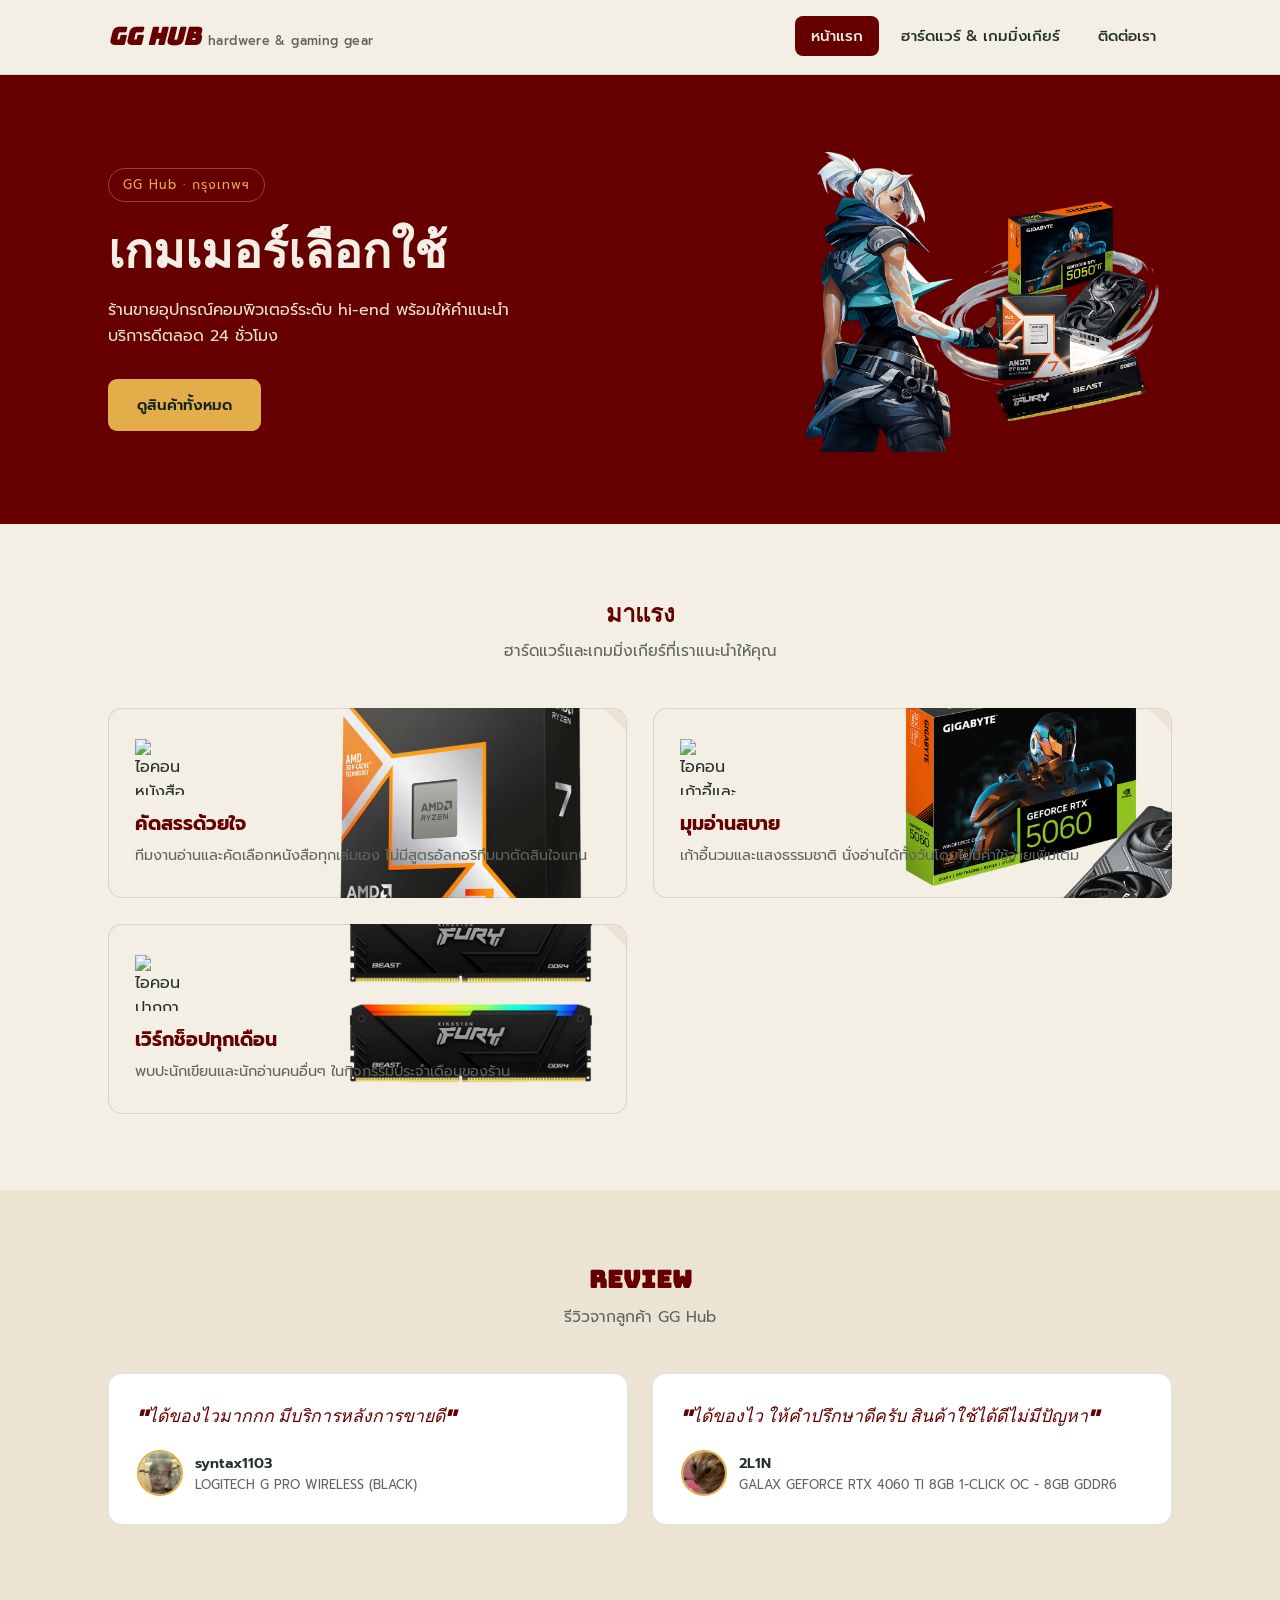
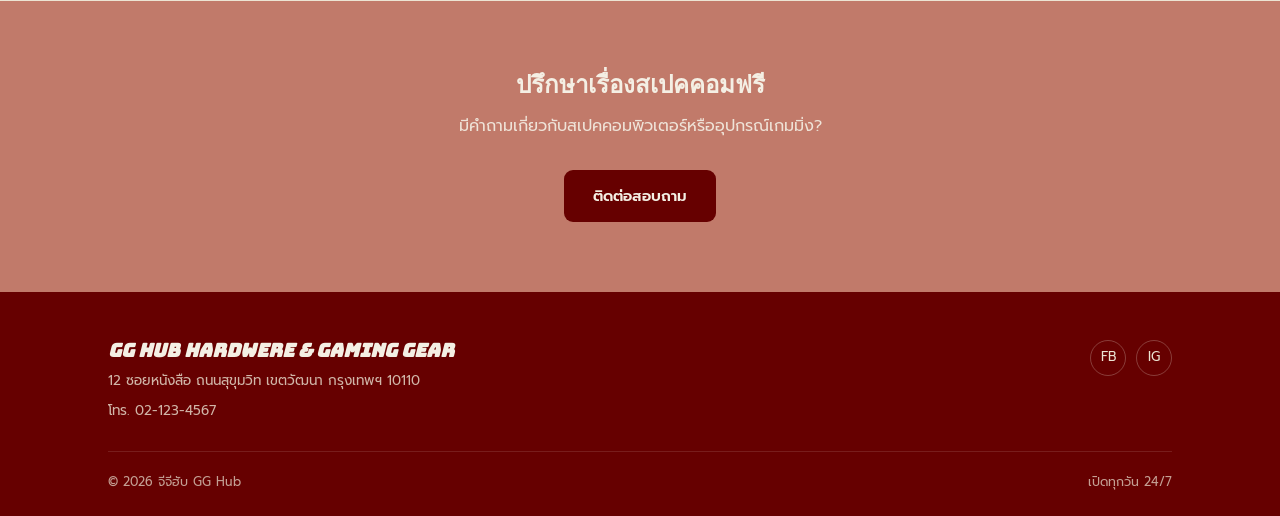
==== index.html @ 897c46ed "Add files via upload" ====
<!DOCTYPE html>
<html lang="th">
<head>
<meta charset="UTF-8">
<meta name="viewport" content="width=device-width, initial-scale=1.0">
<title>ชายขอบ Bookshop — ร้านหนังสืออิสระใจกลางเมือง</title>
<link href="https://fonts.googleapis.com/css2?family=Fraunces:ital,wght@0,600;0,700;1,500&family=Work+Sans:wght@400;500;600&family=IBM+Plex+Mono:wght@500;600&display=swap" rel="stylesheet">

<link rel="preconnect" href="https://fonts.googleapis.com">
<link rel="preconnect" href="https://fonts.gstatic.com" crossorigin>
<link href="https://fonts.googleapis.com/css2?family=Bungee&family=Prompt:ital,wght@0,100;0,200;0,300;0,400;0,500;0,600;0,700;0,800;0,900;1,100;1,200;1,300;1,400;1,500;1,600;1,700;1,800;1,900&display=swap" rel="stylesheet">

<link rel="stylesheet" href="css/style.css">
</head>
<body>

  <header class="site-header">
    <nav class="navbar">
      <a href="index.html" class="brand">GG Hub <span class="brand-sub">hardwere & gaming gear</span></a>
      <ul class="nav-links">
        <li><a href="index.html" class="active">หน้าแรก</a></li>
        <li><a href="menu.html">ฮาร์ดแวร์ &amp; เกมมิ่งเกียร์</a></li>
        <li><a href="contact.html">ติดต่อเรา</a></li>
      </ul>
    </nav>
  </header>

  <main>

    <!-- Hero Section -->
    <section class="hero">
      <div class="wrap">
        <div class="hero-text">
          <span class="eyebrow">GG Hub · กรุงเทพฯ</span>
          <h1>เกมเมอร์เลือกใช้</h1>
          <p>ร้านขายอุปกรณ์คอมพิวเตอร์ระดับ hi-end พร้อมให้คำแนะนำ บริการดีตลอด 24 ชั่วโมง</p>
          <a href="menu.html" class="btn btn-primary">ดูสินค้าทั้งหมด</a>
        </div>
        <div class="hero-image">
          <img src="../images/logo-jett.png" alt="logo ร้าน">
        </div>
      </div>
    </section>

    <!-- Features Section -->
    <section class="section">
      <div class="wrap">
        <div class="section-head">
          <h2>มาแรง</h2>
          <p>ฮาร์ดแวร์และเกมมิ่งเกียร์ที่เราแนะนำให้คุณ</p>
        </div>
        <div class="feature-grid">
          <a class="feature-card card-1" href="menu.html#amd-9800x3d">
            <img src="images/feature-curation.svg" alt="ไอคอนหนังสือเปิดสื่อถึงการคัดสรรหนังสือ">
            <h3>คัดสรรด้วยใจ</h3>
            <p>ทีมงานอ่านและคัดเลือกหนังสือทุกเล่มเอง ไม่มีสูตรอัลกอริทึมมาตัดสินใจแทน</p>
          </a>
          <a class="feature-card card-2" href="menu.html#rtx-4060ti">
            <img src="images/feature-corner.svg" alt="ไอคอนเก้าอี้และโคมไฟสื่อถึงมุมอ่านหนังสือ">
            <h3>มุมอ่านสบาย</h3>
            <p>เก้าอี้นวมและแสงธรรมชาติ นั่งอ่านได้ทั้งวันโดยไม่มีค่าใช้จ่ายเพิ่มเติม</p>
          </a>
          <a class="feature-card card-3" href="menu.html#logitech-g-pro">
            <img src="images/feature-workshop.svg" alt="ไอคอนปากกาขนนกสื่อถึงกิจกรรมเวิร์กช็อป">
            <h3>เวิร์กช็อปทุกเดือน</h3>
            <p>พบปะนักเขียนและนักอ่านคนอื่นๆ ในกิจกรรมประจำเดือนของร้าน</p>
          </a>
        </div>
      </div>
    </section>

    <!-- Testimonials Section -->
    <section class="section testimonials">
      <div class="wrap">
        <div class="section-head">
          <h2>Review</h2>
          <p>รีวิวจากลูกค้า GG Hub</p>
        </div>
        <div class="testimonial-grid">
          <article class="testimonial-card">
            <p class="quote">"ได้ของไวมากกก มีบริการหลังการขายดี"</p>
            <div class="testimonial-person">
              <img src="images/user2-profile.jpg" alt="user profile">
              <div>
                <div class="name">syntax1103</div>
                <div class="role">LOGITECH G PRO WIRELESS (BLACK)</div>
              </div>
            </div>
          </article>
          <article class="testimonial-card">
            <p class="quote">"ได้ของไว ให้คำปรึกษาดีครับ สินค้าใช้ได้ดีไม่มีปัญหา"</p>
            <div class="testimonial-person">
              <img src="images/user1-profile.jpg" alt="user profile">
              <div>
                <div class="name">2L1N</div>
                <div class="role">GALAX GEFORCE RTX 4060 TI 8GB 1-CLICK OC - 8GB GDDR6</div>
              </div>
            </div>
          </article>
        </div>
      </div>
    </section>

    <!-- CTA Section -->
    <section class="cta">
      <div class="wrap">
        <h2>ปรึกษาเรื่องสเปคคอมฟรี</h2>
        <p>มีคำถามเกี่ยวกับสเปคคอมพิวเตอร์หรืออุปกรณ์เกมมิ่ง?</p>
        <a href="contact.html" class="btn btn-primary">ติดต่อสอบถาม</a>
      </div>
    </section>

  </main>

  <footer class="site-footer">
    <div class="wrap">
      <div class="footer-top">
        <div class="footer-brand">
          <h3>GG Hub hardwere & gaming gear</h3>
          <p>12 ซอยหนังสือ ถนนสุขุมวิท เขตวัฒนา กรุงเทพฯ 10110</p>
          <p>โทร. 02-123-4567</p>
        </div>
        <div class="footer-social">
          <a href="https://www.facebook.com/jiramate.882851" aria-label="Facebook">FB</a>
          <a href="https://www.instagram.com/7irxmt.t/" aria-label="Instagram">IG</a>
        </div>
      </div>
      <div class="footer-bottom">
        <span>© 2026 จีจีฮับ GG Hub</span>
        <span>เปิดทุกวัน 24/7</span>
      </div>
    </div>
  </footer>

</body>
</html>
---- css/style.css ----
/* =========================================================
   ชายขอบ Bookshop — style.css
   โทนสีหลัก 3 สี: red-blood green, gold, dusty rose
   ========================================================= */

:root{
  /* โทนสีหลัก (ไม่เกิน 3 สี) */
  --red-blood: #660000;
  --red-blood-deep: #16241f;
  --gold: #e3ae4a;
  --rose: #c17a6a;

  /* สีกลาง (neutral) */
  --cream: #f4efe4;
  --cream-soft: #ece4d3;
  --ink: #24302c;
  --ink-soft: #5c6560;
  --border: rgba(31,58,52,0.14);

  --font-display: "Bungee", sans-serif;
  --font-body: "Prompt", sans-serif;
  --font-mono: "Prompt", sans-serif;
  --font-product: "Oswald", sans-serif;

  --radius: 14px;
  --transition: 0.25s ease;
}

*{ box-sizing: border-box; margin: 0; padding: 0; }

html{ scroll-behavior: smooth; }

body{
  font-family: var(--font-body);
  background: var(--cream);
  color: var(--ink);
  line-height: 1.6;
}

img{ max-width: 100%; display: block; }
a{ color: inherit; text-decoration: none; }
ul{ list-style: none; }

.wrap{
  max-width: 1120px;
  margin: 0 auto;
  padding: 0 28px;
}

h1, h2, h3, h4{
  font-family: var(--font-display);
  color: var(--red-blood);
  line-height: 1.2;
}

/* =========================================================
   NAVBAR  (ใช้ Flexbox จุดที่ 1)
   ========================================================= */

.site-header{
  position: sticky;
  top: 0;
  z-index: 100;
  background: var(--cream);
  border-bottom: 1px solid var(--border);
}

.navbar{
  display: flex;
  align-items: center;
  justify-content: space-between;
  padding: 18px 28px;
  max-width: 1120px;
  margin: 0 auto;
}

.brand{
  font-family: var(--font-display);
  font-weight: 700;
  font-size: 24px;
  font-style: italic;
  color: var(--red-blood);
  display: flex;
  align-items: baseline;
  gap: 8px;
}

.brand .brand-sub{
  font-family: var(--font-body);
  font-style: normal;
  font-weight: 500;
  font-size: 12.5px;
  color: var(--ink-soft);
  letter-spacing: 0.03em;
}

.nav-links{
  display: flex;
  gap: 6px;
}

.nav-links a{
  padding: 9px 16px;
  border-radius: 8px;
  font-size: 15px;
  font-weight: 500;
  color: var(--ink);
  transition: background var(--transition), color var(--transition);
}

.nav-links a:hover,
.nav-links a.active{
  background: var(--red-blood);
  color: var(--cream);
}

/* =========================================================
   HERO SECTION  (ใช้ Flexbox จุดที่ 2)
   ========================================================= */

.hero{
  background: var(--red-blood);
  color: var(--cream);
}

.hero .wrap{
  display: flex;
  align-items: center;
  gap: 48px;
  padding-top: 72px;
  padding-bottom: 72px;
}

.hero-text{ flex: 1.1; }
.hero-image{ flex: 0.9; position: relative; }

.eyebrow{
  display: inline-block;
  font-family: var(--font-mono);
  font-size: 12.5px;
  letter-spacing: 0.08em;
  color: var(--gold);
  border: 1px solid rgba(227,174,74,0.4);
  padding: 6px 14px;
  border-radius: 999px;
  margin-bottom: 20px;
}

.hero h1{
  color: var(--cream);
  font-size: clamp(32px, 4.4vw, 48px);
  max-width: 480px;
}

.hero p{
  color: var(--cream-soft);
  max-width: 440px;
  margin-top: 18px;
  font-size: 16px;
}

.btn{
  display: inline-flex;
  align-items: center;
  justify-content: center;
  padding: 13px 28px;
  border-radius: 9px;
  font-weight: 600;
  font-size: 15px;
  border: 1px solid transparent;
  cursor: pointer;
  transition: transform var(--transition), background var(--transition), color var(--transition), box-shadow var(--transition);
}

.btn-primary{
  background: var(--gold);
  color: var(--red-blood-deep);
  margin-top: 30px;
}
.btn-primary:hover{
  transform: translateY(-2px);
  box-shadow: 0 10px 24px rgba(227,174,74,0.35);
}

.btn-outline{
  border-color: var(--cream);
  color: var(--cream);
  background: transparent;
}
.btn-outline:hover{
  background: var(--cream);
  color: var(--red-blood);
}

/* =========================================================
   FEATURES SECTION  (ใช้ Grid จุดที่ 1)
   ========================================================= */

.section{
  
  padding: 76px 0;
}

.section-head{
  text-align: center;
  max-width: 560px;
  margin: 0 auto 44px;
}

.section-head p{
  color: var(--ink-soft);
  margin-top: 10px;
  font-size: 15.5px;
}

.feature-grid{
  display: grid;
  grid-template-columns: repeat(2, 2fr);
  gap: 26px;
}

a.feature-card{
  display: block;
}

.feature-card.card-1 {
  background-image: url("../images/product/amd-r7-9800x3d.png");
  background-size: 80%;
  background-position: 140% 50%;
  background-repeat: no-repeat;
}

.feature-card.card-2 {
  background-image: url("../images/product/geforce-rtx-5060-8gb.png");
  background-size: 90%;
  background-position: 360% 40%;
  background-repeat: no-repeat;
}

.feature-card.card-3 {
  background-image: url("../images/product/kingston-fury-16gb-ddr4.png");
  background-size: 60%;
  background-position: 100% 70%;
  background-repeat: no-repeat;
}

.feature-card.card-4 {
  background-image: url("../images/product/hyperx-cloud-3-wireless.png");
  background-size: 70%;
  background-position: 120% 50%;
  background-repeat: no-repeat;
}

.feature-card{
  position: relative;
  background: #fff;
  background-color: var(--cream);
  border: 1px solid var(--border);
  border-radius: var(--radius);
  padding: 30px 26px;
  overflow: hidden;
  transition: transform var(--transition), box-shadow var(--transition);
}

.feature-card:hover{
  transform: translateY(-6px);
  box-shadow: 0 20px 40px rgba(31,58,52,0.12);
}



/* dog-ear corner fold — ใช้ซ้ำเป็นลายเซ็นบนการ์ดทุกใบ */
.feature-card::after,
.product-card::after{
  content: "";
  position: absolute;
  top: 0; right: 0;
  width: 0; height: 0;
  border-style: solid;
  border-width: 0 22px 22px 0;
  border-color: transparent var(--cream-soft) transparent transparent;
  transition: border-width var(--transition);
}

.feature-card:hover::after,
.product-card:hover::after{
  border-width: 0 30px 30px 0;
}

.feature-card img{
  width: 56px;
  height: 56px;
  margin-bottom: 18px;
}

.feature-card h3{
  font-family: var(--font-mono);
  font-size: 19px;
  margin-bottom: 8px;
}

.feature-card p{
  color: var(--ink-soft);
  font-size: 14.5px;
}


/* =========================================================
   TESTIMONIALS
   ========================================================= */

.testimonials{
  background: var(--cream-soft);
}

.testimonial-grid{
  display: grid;
  grid-template-columns: repeat(2, 1fr);
  gap: 24px;
}

.testimonial-card{
  background: #fff;
  border-radius: var(--radius);
  padding: 28px;
  border: 1px solid var(--border);
}

.testimonial-card p.quote{
  font-family: var(--font-display);
  font-style: italic;
  font-size: 17.5px;
  color: var(--red-blood);
  margin-bottom: 20px;
}

.testimonial-person{
  display: flex;
  align-items: center;
  gap: 12px;
}

.testimonial-person img{
  width: 46px;
  height: 46px;
  border-radius: 50%;
  border: 2px solid var(--gold);
}

.testimonial-person .name{
  font-weight: 600;
  font-size: 14.5px;
}
.testimonial-person .role{
  font-size: 12.5px;
  color: var(--ink-soft);
}

/* =========================================================
   CTA SECTION  (สีพื้นหลังต่างจาก section อื่น)
   ========================================================= */

.cta{
  background: var(--rose);
  text-align: center;
  padding: 70px 0;
}

.cta h2{ color: var(--cream); }

.cta p{
  color: var(--cream);
  opacity: 0.9;
  max-width: 460px;
  margin: 14px auto 0;
}

.cta .btn-primary{
  background: var(--red-blood);
  color: var(--cream);
}
.cta .btn-primary:hover{
  box-shadow: 0 10px 24px rgba(22,36,31,0.35);
}

/* =========================================================
   FOOTER
   ========================================================= */

.site-footer{
  background: var(--red-blood);
  color: var(--cream-soft);
  padding: 48px 0 24px;
}

.footer-top{
  display: flex;
  justify-content: space-between;
  flex-wrap: wrap;
  gap: 30px;
  padding-bottom: 30px;
  border-bottom: 1px solid rgba(244,239,228,0.12);
}

.footer-brand h3{
  color: var(--cream);
  font-style: italic;
}

.footer-brand p{
  font-size: 13.5px;
  color: var(--cream-soft);
  opacity: 0.8;
  margin-top: 8px;
}

.footer-social{
  display: flex;
  gap: 10px;
}

.footer-social a{
  width: 36px;
  height: 36px;
  border-radius: 50%;
  border: 1px solid rgba(244,239,228,0.25);
  display: flex;
  align-items: center;
  justify-content: center;
  font-size: 13px;
  transition: background var(--transition), border-color var(--transition);
}
.footer-social a:hover{
  background: var(--gold);
  color: var(--red-blood-deep);
  border-color: var(--gold);
}

.footer-bottom{
  display: flex;
  justify-content: space-between;
  padding-top: 20px;
  font-size: 12.5px;
  opacity: 0.7;
  flex-wrap: wrap;
  gap: 8px;
}

/* =========================================================
   PAGE HEADER (menu.html / contact.html)
   ========================================================= */

.page-header{
  background: var(--red-blood);
  color: var(--cream);
  padding: 60px 0;
  text-align: center;
}
.page-header h1{ color: var(--cream); }
.page-header p{ color: var(--cream-soft); margin-top: 10px; }

/* =========================================================
   PRODUCT GRID (menu.html)  — ใช้ Grid จุดที่ 2
   ========================================================= */

.product-grid{
  display: grid;
  grid-template-columns: repeat(3, 1fr);
  gap: 26px;
}

.product-card{
  scroll-margin-top: 350px; /* แก้ตำแหน่งลิ้งค์ไม่ตรงสินค้า */

  position: relative;
  background: #fff;
  border: 1px solid var(--border);
  border-radius: var(--radius);
  overflow: hidden;
  transition: transform var(--transition), box-shadow var(--transition);
}

.product-card:hover{
  transform: translateY(-6px);
  box-shadow: 0 20px 40px rgba(31,58,52,0.14);
}

.product-media{
    background: var(--cream-soft);
    height: 280px;
    display: flex;
    justify-content: center;
    align-items: center;

    overflow: hidden;
}

.product-media img{
    width: 100%;
    height: 100%;
    object-fit: cover;
}

.product-body{
  padding: 18px 20px 22px;
}

.product-body h3{
  font-family: var(--font-product);
  font-weight: 1000;
  font-size: 17px;
  margin-bottom: 6px;
}

.product-body p.desc{
  font-size: 13.5px;
  color: var(--ink-soft);
  margin-bottom: 14px;
}

.product-footer{
  display: flex;
  align-items: center;
  justify-content: space-between;
  border-top: 1px solid var(--border);
  padding-top: 14px;
}

.price{
  font-family: var(--font-mono);
  font-weight: 600;
  color: var(--red-blood);
}

.old-price{
    margin-left: px;
    font-size: 13px;
    color: #888;
    text-decoration: line-through;
}

.discount{
    margin-left: 10px;
    color: red;
    font-size: 13px;
    font-weight: 600;
}

.add-btn{
  font-family: inherit;
  font-size: 13px;
  font-weight: 600;
  padding: 8px 14px;
  border: none;
  border-radius: 8px;
  background: var(--cream-soft);
  color: inherit;
  cursor: pointer;
  transition: background var(--transition), color var(--transition);
}
.add-btn:hover{
  background: var(--gold);
  color: var(--red-blood-deep);
}



/* =========================================================
   CONTACT PAGE — "spec sheet / console" layout
   แทนที่เลย์เอาต์ ไอคอน+ฟอร์ม แบบเดิม ด้วยธีมสเปคสินค้า/คอนโซล
   ให้เข้ากับร้านฮาร์ดแวร์-เกมมิ่งเกียร์
   ========================================================= */

.contact-console{
  display: grid;
  grid-template-columns: 0.95fr 1.15fr;
  gap: 28px;
  align-items: stretch;
}

.spec-tag{
  display: inline-block;
  font-family: var(--font-mono);
  font-size: 11.5px;
  font-weight: 600;
  letter-spacing: 0.14em;
  color: var(--gold);
  border: 1px solid rgba(227,174,74,0.4);
  padding: 5px 12px;
  border-radius: 999px;
  margin-bottom: 16px;
}

/* left: spec panel, styled like a hardware spec label */
.spec-panel{
  background: var(--red-blood-deep);
  color: var(--cream);
  border-radius: var(--radius);
  padding: 32px 30px;
  display: flex;
  flex-direction: column;
}

.spec-title{
  color: var(--cream);
  font-size: 24px;
  margin-bottom: 22px;
}

.spec-list{
  display: flex;
  flex-direction: column;
}

.spec-list li{
  display: flex;
  flex-direction: column;
  gap: 4px;
  padding: 14px 0;
  border-top: 1px dashed rgba(244,239,228,0.18);
}

.spec-list li:first-child{ border-top: none; }

.spec-key{
  font-family: var(--font-mono);
  font-size: 11.5px;
  font-weight: 600;
  letter-spacing: 0.1em;
  color: var(--gold);
}

.spec-val{
  font-size: 14.5px;
  color: var(--cream-soft);
}

.status-line{
  display: flex;
  align-items: center;
  gap: 10px;
  margin-top: 24px;
  padding-top: 20px;
  border-top: 1px dashed rgba(244,239,228,0.18);
  font-size: 13.5px;
  color: var(--cream-soft);
}

.status-dot{
  width: 9px;
  height: 9px;
  border-radius: 50%;
  background: var(--gold);
  box-shadow: 0 0 0 0 rgba(227,174,74,0.6);
  animation: status-pulse 2s infinite;
  flex-shrink: 0;
}

@keyframes status-pulse{
  0%   { box-shadow: 0 0 0 0 rgba(227,174,74,0.55); }
  70%  { box-shadow: 0 0 0 8px rgba(227,174,74,0); }
  100% { box-shadow: 0 0 0 0 rgba(227,174,74,0); }
}

.spec-social{
  display: flex;
  gap: 10px;
  margin-top: 20px;
}

.spec-social a{
  width: 36px;
  height: 36px;
  border-radius: 50%;
  border: 1px solid rgba(244,239,228,0.25);
  display: flex;
  align-items: center;
  justify-content: center;
  font-size: 13px;
  color: var(--cream);
  transition: background var(--transition), border-color var(--transition), color var(--transition);
}
.spec-social a:hover{
  background: var(--gold);
  color: var(--red-blood-deep);
  border-color: var(--gold);
}

/* right: form styled like a console / input log rather than a boxed card */
.console-form{
  background: #fff;
  border: 1px solid var(--border);
  border-radius: var(--radius);
  padding: 30px;
}

.console-form .form-row{
  margin-bottom: 18px;
  display: flex;
  flex-direction: column;
  gap: 6px;
}

.console-form .form-row label{
  font-family: var(--font-mono);
  font-size: 12.5px;
  font-weight: 600;
  color: var(--rose);
  letter-spacing: 0.02em;
}

.console-form .form-row input,
.console-form .form-row textarea{
  font-family: var(--font-body);
  padding: 10px 2px;
  border: none;
  border-bottom: 2px solid var(--border);
  border-radius: 0;
  background: transparent;
  font-size: 14.5px;
  color: var(--ink);
  transition: border-color var(--transition);
}

.console-form .form-row input:focus,
.console-form .form-row textarea:focus{
  outline: none;
  border-bottom-color: var(--gold);
}

.console-form .form-row textarea{
  resize: vertical;
  min-height: 120px;
}

/* map framed like a device/monitor bezel */
.map-frame{
  border-radius: var(--radius);
  overflow: hidden;
  border: 1px solid var(--border);
  box-shadow: 0 20px 40px rgba(31,58,52,0.12);
}

.map-frame-bar{
  background: var(--red-blood-deep);
  display: flex;
  gap: 7px;
  padding: 12px 16px;
}

.map-dot{
  width: 10px;
  height: 10px;
  border-radius: 50%;
}
.map-dot.dot-a{ background: var(--rose); }
.map-dot.dot-b{ background: var(--gold); }
.map-dot.dot-c{ background: var(--cream-soft); }

.map-frame iframe{
  width: 100%;
  height: 340px;
  border: 0;
  display: block;
}

@media (max-width: 860px){
  .contact-console{ grid-template-columns: 1fr; }
}

/* =========================================================
   PRODUCT DETAIL POPUP (menu.html)
   ========================================================= */

.product-modal{
  display: none;
  position: fixed;
  inset: 0;
  z-index: 200;
  align-items: center;
  justify-content: center;
  padding: 20px;
}

.product-modal.is-open{
  display: flex;
}

.product-modal-backdrop{
  position: absolute;
  inset: 0;
  background: rgba(22,36,31,0.55);
}

.product-modal-panel{
  position: relative;
  background: var(--cream);
  border-radius: var(--radius);
  max-width: 560px;
  width: 100%;
  max-height: 85vh;
  overflow-y: auto;
  box-shadow: 0 30px 60px rgba(0,0,0,0.3);
}

.product-modal-close{
  position: absolute;
  top: 14px;
  right: 14px;
  width: 34px;
  height: 34px;
  border: none;
  border-radius: 50%;
  background: #fff;
  color: var(--red-blood);
  font-size: 20px;
  line-height: 1;
  cursor: pointer;
  transition: background var(--transition), color var(--transition);
}
.product-modal-close:hover{
  background: var(--gold);
  color: var(--red-blood-deep);
}

.product-modal-media{
  background: var(--cream-soft);
  height: 260px;
  display: flex;
  align-items: center;
  justify-content: center;
  border-radius: var(--radius) var(--radius) 0 0;
  overflow: hidden;
}

.product-modal-media img{
  width: 100%;
  height: 100%;
  object-fit: cover;
}

.product-modal-body{
  padding: 26px 28px 30px;
}

.product-modal-body h3{
  font-size: 19px;
  margin-bottom: 10px;
}

.product-modal-body .desc{
  color: var(--ink-soft);
  font-size: 14.5px;
  margin-bottom: 18px;
}

.product-modal-price{
  display: flex;
  align-items: center;
  gap: 10px;
  margin-bottom: 22px;
}

.product-modal-price .price{
  font-size: 18px;
}

.product-modal-body .btn{
  margin-top: 0;
  width: 100%;
}

/* =========================================================
   RESPONSIVE
   ========================================================= */

@media (max-width: 860px){
  .hero .wrap{ flex-direction: column; }
  .hero-text, .hero-image{ flex: none; width: 100%; }
  .feature-grid,
  .product-grid{ grid-template-columns: repeat(2, 1fr); }
  .testimonial-grid{ grid-template-columns: 1fr; }
  .contact-layout{ flex-direction: column; }
}

@media (max-width: 620px){
  .navbar{ flex-direction: column; gap: 12px; padding: 16px 20px; }
  .nav-links{ flex-wrap: wrap; justify-content: center; }
  .feature-grid,
  .product-grid{ grid-template-columns: 1fr; }
  .footer-top, .footer-bottom{ flex-direction: column; text-align: center; align-items: center; }
}

@media (prefers-reduced-motion: reduce){
  *{ transition: none !important; scroll-behavior: auto !important; animation: none !important; }
}
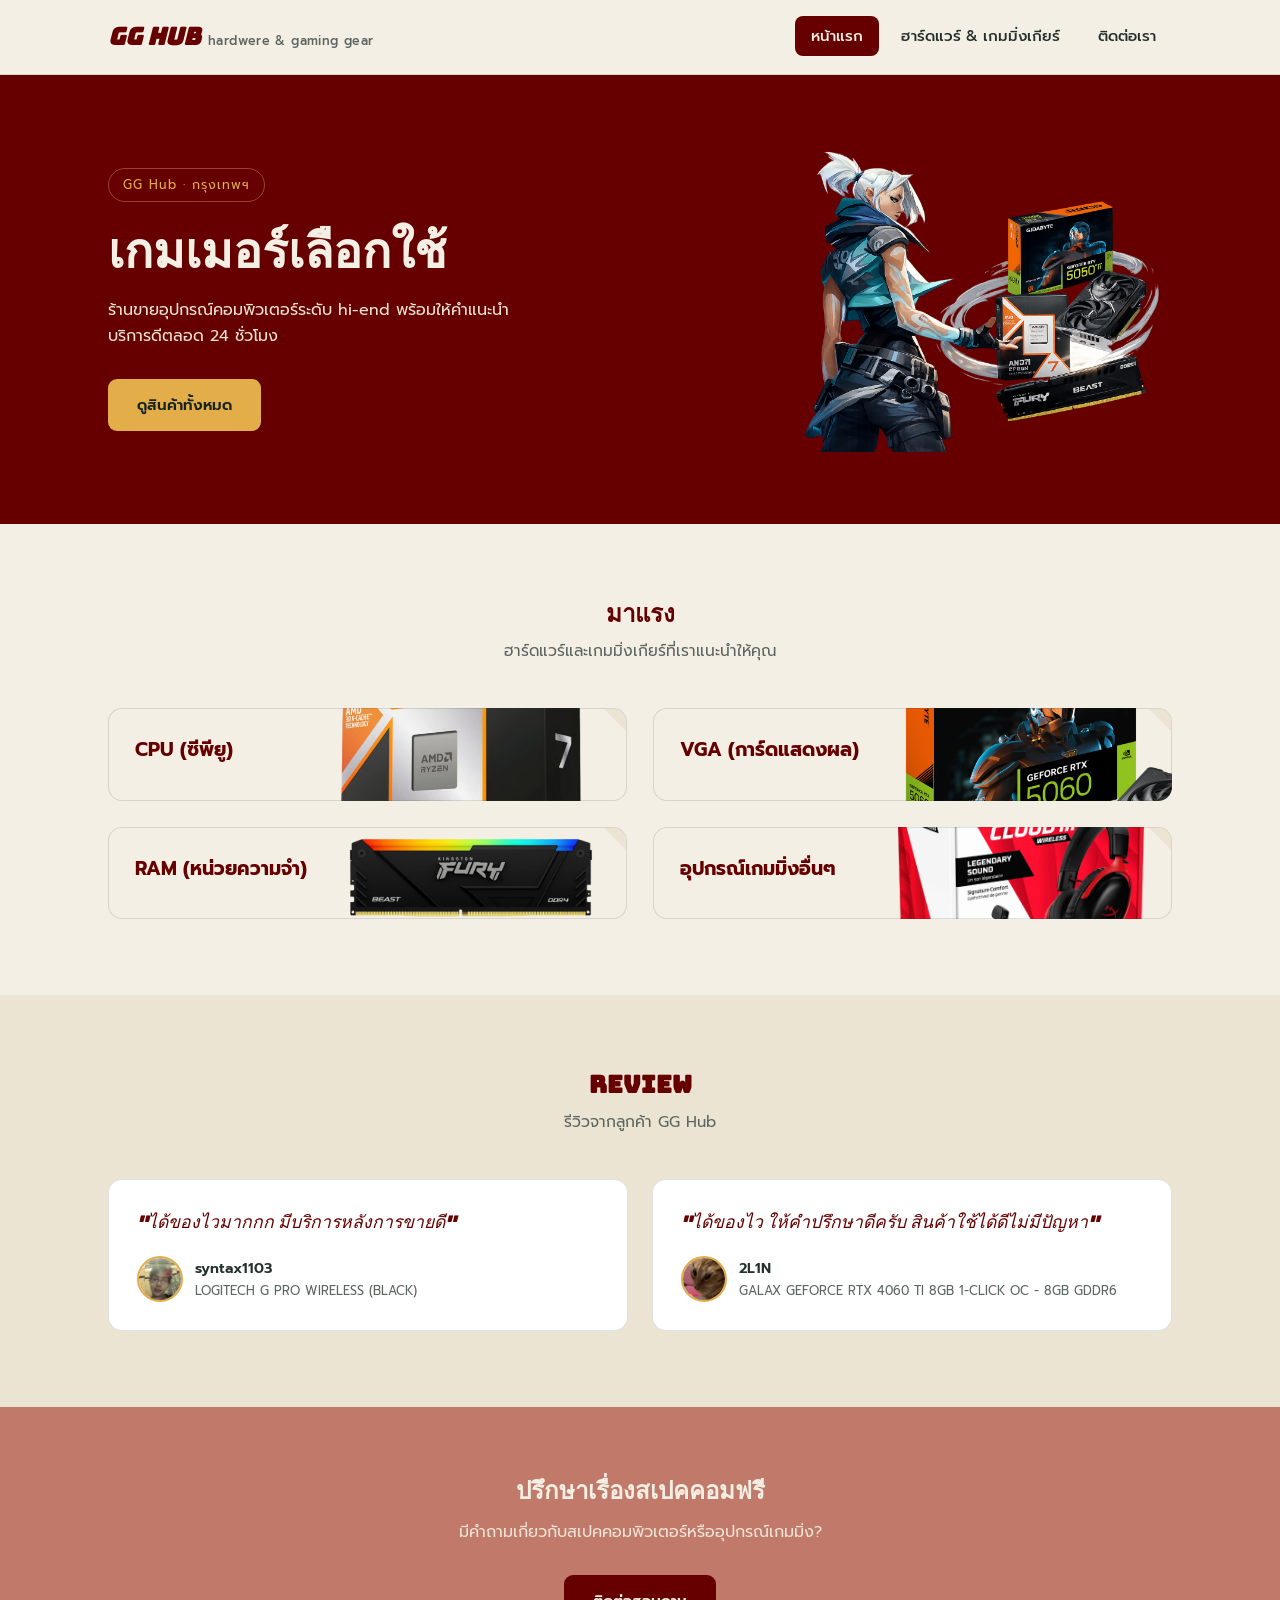
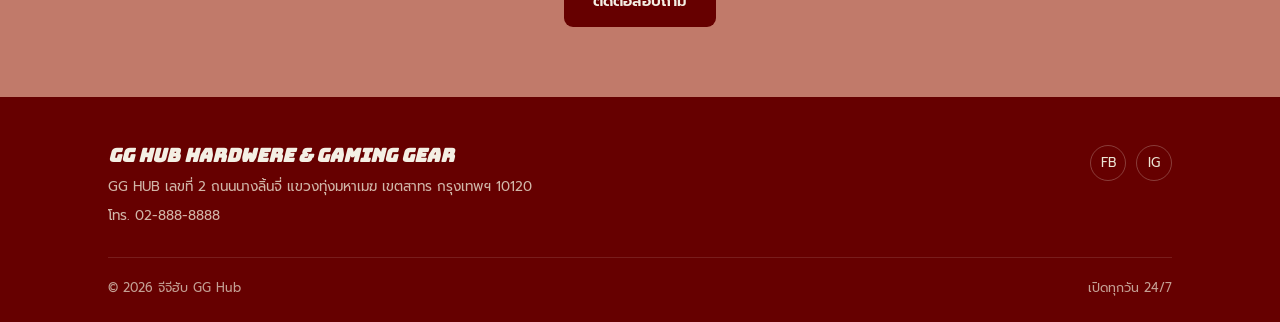
==== commit 27aec4e6: "Add files via upload" ====
--- a/index.html
+++ b/index.html
@@ -3,12 +3,15 @@
 <head>
 <meta charset="UTF-8">
 <meta name="viewport" content="width=device-width, initial-scale=1.0">
-<title>ชายขอบ Bookshop — ร้านหนังสืออิสระใจกลางเมือง</title>
-<link href="https://fonts.googleapis.com/css2?family=Fraunces:ital,wght@0,600;0,700;1,500&family=Work+Sans:wght@400;500;600&family=IBM+Plex+Mono:wght@500;600&display=swap" rel="stylesheet">
+<title>GG Hub — ร้านฮาร์ดแวร์ & เกมมิ่งเกียร์</title>
+
 
 <link rel="preconnect" href="https://fonts.googleapis.com">
 <link rel="preconnect" href="https://fonts.gstatic.com" crossorigin>
+
+<link href="https://fonts.googleapis.com/css2?family=Fraunces:ital,wght@0,600;0,700;1,500&family=Work+Sans:wght@400;500;600&family=IBM+Plex+Mono:wght@500;600&display=swap" rel="stylesheet">
 <link href="https://fonts.googleapis.com/css2?family=Bungee&family=Prompt:ital,wght@0,100;0,200;0,300;0,400;0,500;0,600;0,700;0,800;0,900;1,100;1,200;1,300;1,400;1,500;1,600;1,700;1,800;1,900&display=swap" rel="stylesheet">
+<link href="https://fonts.googleapis.com/css2?family=Oswald:wght@200..700&display=swap" rel="stylesheet">
 
 <link rel="stylesheet" href="css/style.css">
 </head>
@@ -51,19 +54,16 @@
         </div>
         <div class="feature-grid">
           <a class="feature-card card-1" href="menu.html#amd-9800x3d">
-            <img src="images/feature-curation.svg" alt="ไอคอนหนังสือเปิดสื่อถึงการคัดสรรหนังสือ">
-            <h3>คัดสรรด้วยใจ</h3>
-            <p>ทีมงานอ่านและคัดเลือกหนังสือทุกเล่มเอง ไม่มีสูตรอัลกอริทึมมาตัดสินใจแทน</p>
+            <h3>CPU (ซีพียู)</h3>
           </a>
-          <a class="feature-card card-2" href="menu.html#rtx-4060ti">
-            <img src="images/feature-corner.svg" alt="ไอคอนเก้าอี้และโคมไฟสื่อถึงมุมอ่านหนังสือ">
-            <h3>มุมอ่านสบาย</h3>
-            <p>เก้าอี้นวมและแสงธรรมชาติ นั่งอ่านได้ทั้งวันโดยไม่มีค่าใช้จ่ายเพิ่มเติม</p>
+          <a class="feature-card card-2" href="menu.html#rtx-3060ti">
+            <h3>VGA (การ์ดแสดงผล)</h3>
           </a>
-          <a class="feature-card card-3" href="menu.html#logitech-g-pro">
-            <img src="images/feature-workshop.svg" alt="ไอคอนปากกาขนนกสื่อถึงกิจกรรมเวิร์กช็อป">
-            <h3>เวิร์กช็อปทุกเดือน</h3>
-            <p>พบปะนักเขียนและนักอ่านคนอื่นๆ ในกิจกรรมประจำเดือนของร้าน</p>
+          <a class="feature-card card-3" href="menu.html#kingston-fury-16gb-ddr4">
+            <h3>RAM (หน่วยความจำ)</h3>
+          </a>
+          <a class="feature-card card-4" href="menu.html#logitech-g-pro">
+            <h3>อุปกรณ์เกมมิ่งอื่นๆ</h3>
           </a>
         </div>
       </div>
@@ -117,8 +117,8 @@
       <div class="footer-top">
         <div class="footer-brand">
           <h3>GG Hub hardwere & gaming gear</h3>
-          <p>12 ซอยหนังสือ ถนนสุขุมวิท เขตวัฒนา กรุงเทพฯ 10110</p>
-          <p>โทร. 02-123-4567</p>
+          <p>GG HUB เลขที่ 2 ถนนนางลิ้นจี่ แขวงทุ่งมหาเมฆ เขตสาทร กรุงเทพฯ 10120</p>
+          <p>โทร. 02-888-8888</p>
         </div>
         <div class="footer-social">
           <a href="https://www.facebook.com/jiramate.882851" aria-label="Facebook">FB</a>
